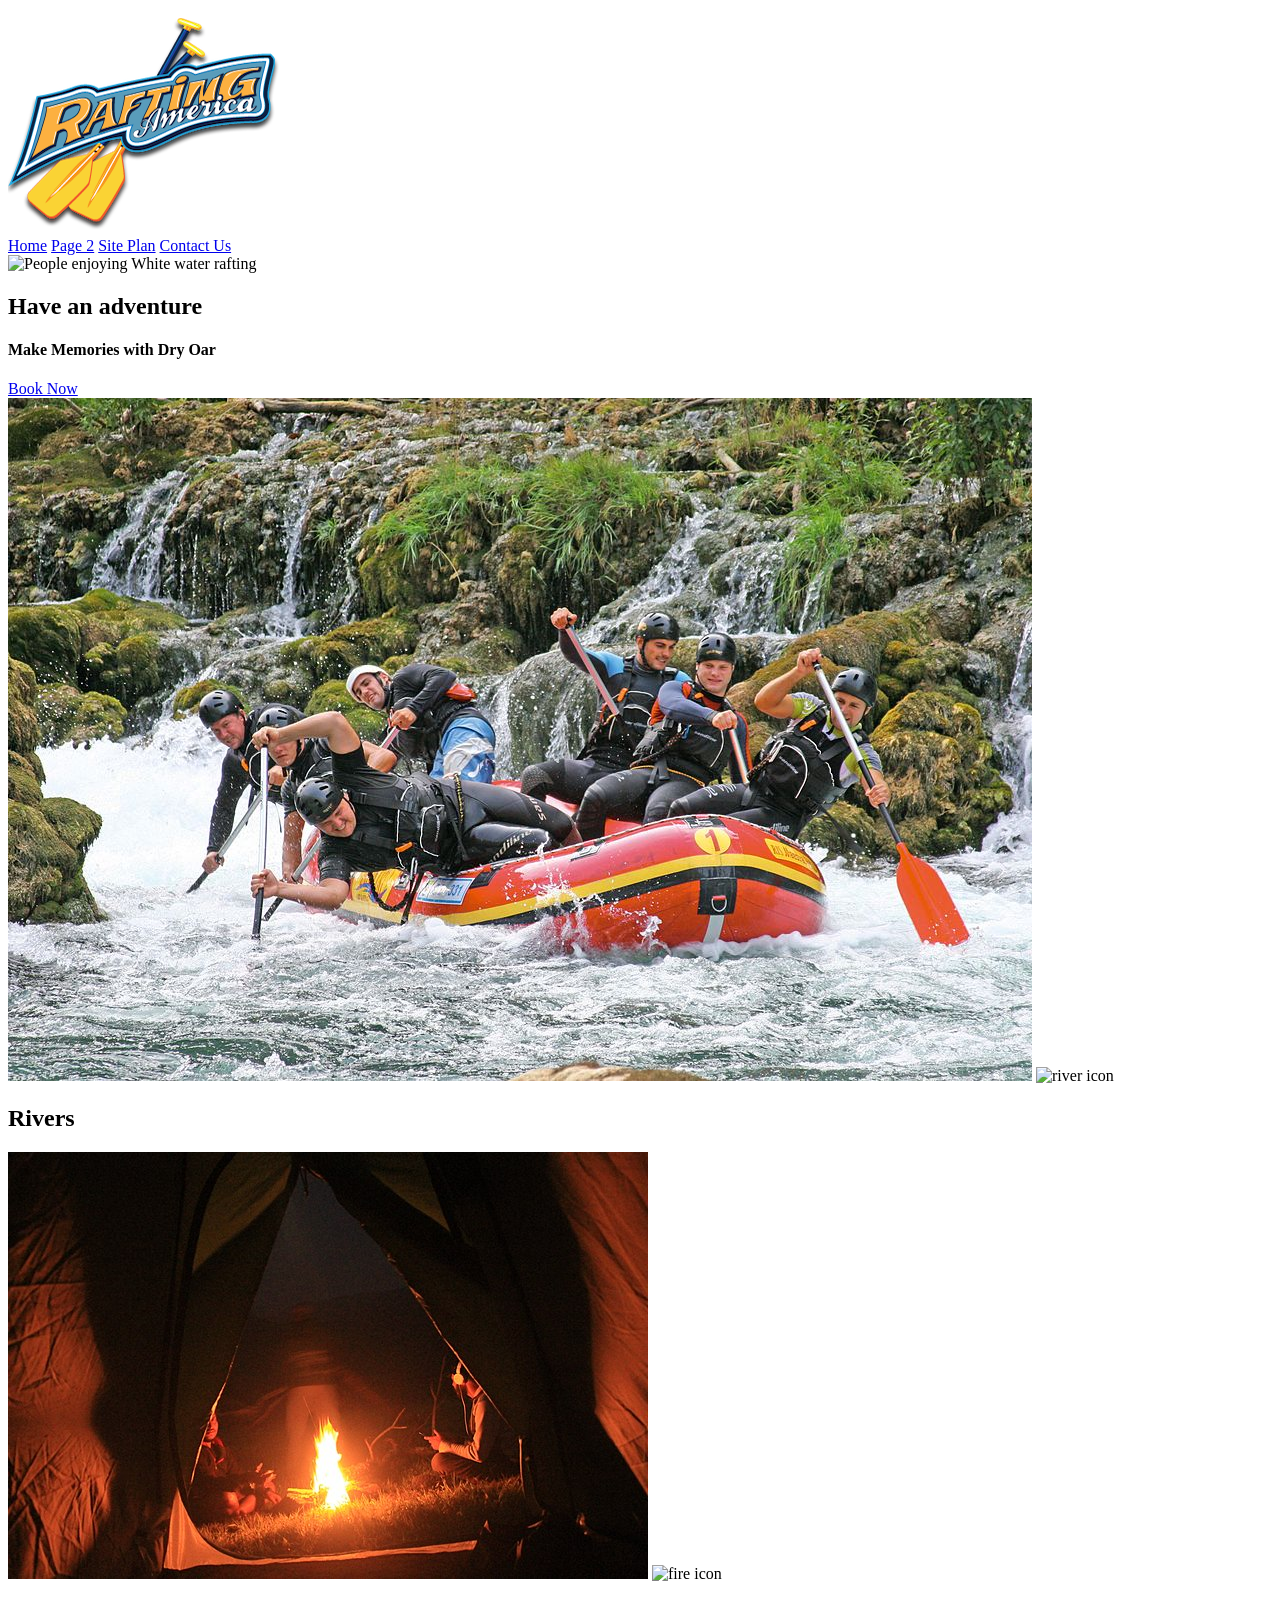
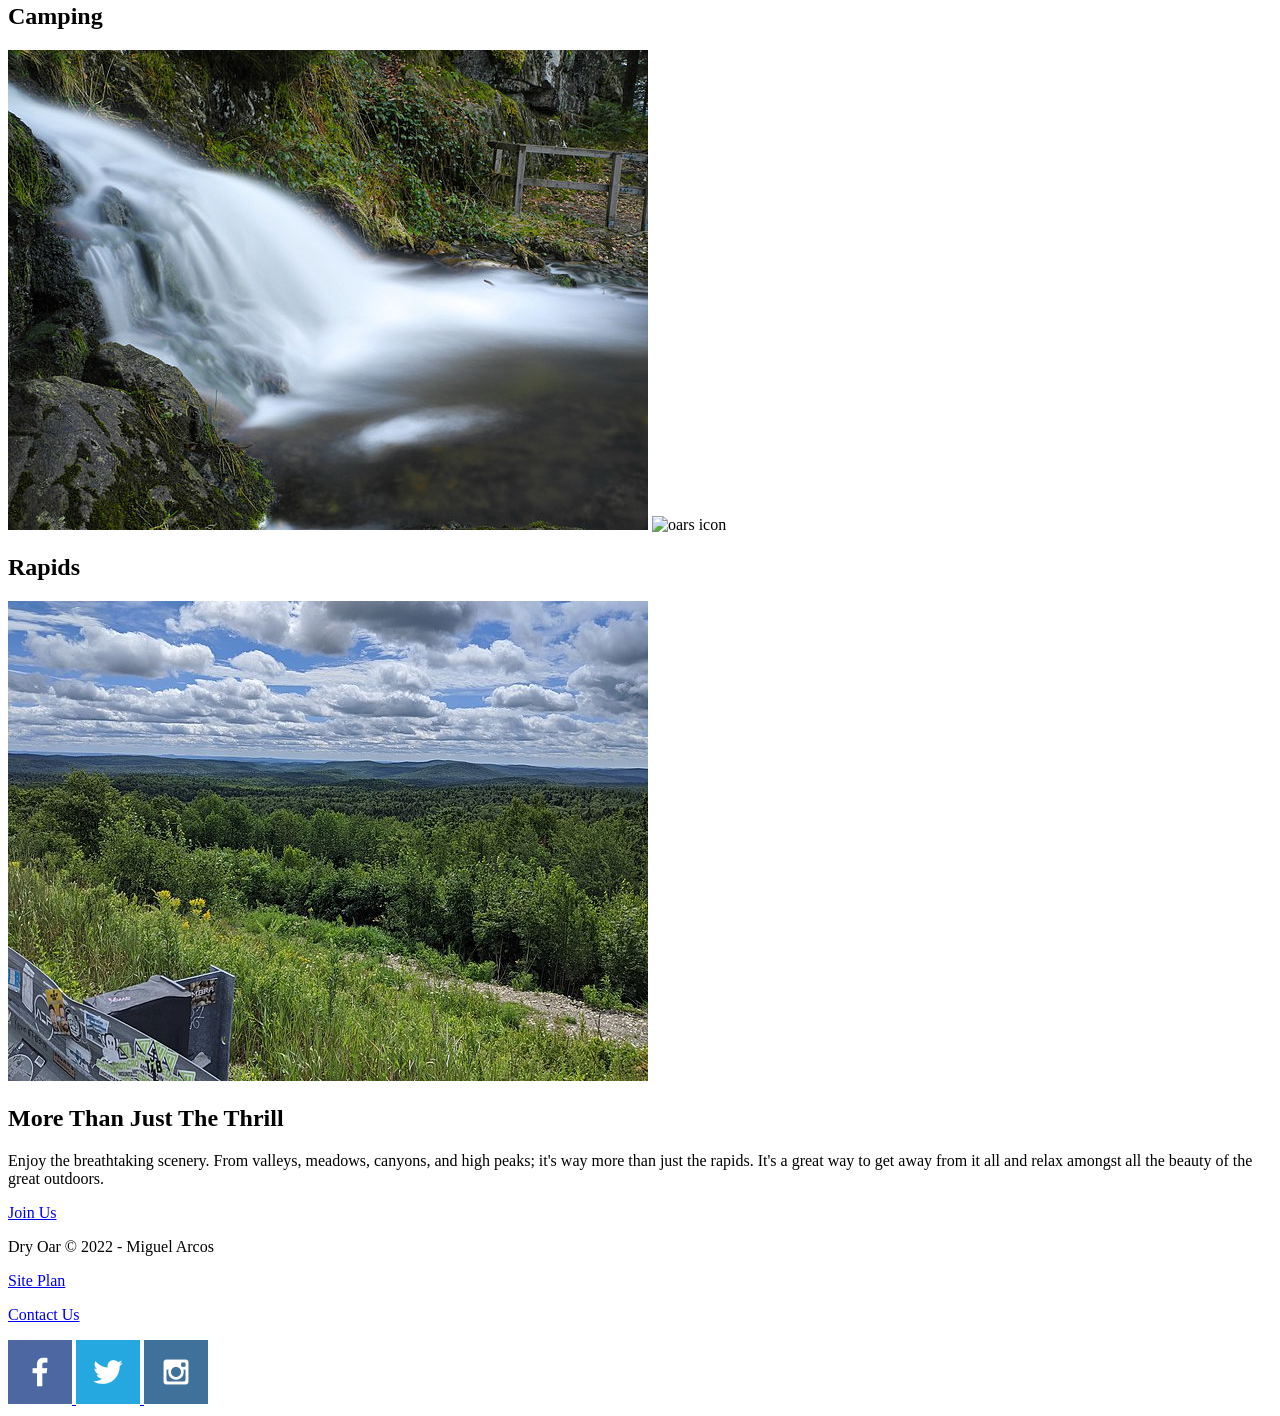
==== wwr/index.html @ 58019dad "Index creation" ====
<!DOCTYPE html>
<html lang="en">
<head>
    <meta charset="UTF-8">
    <meta http-equiv="X-UA-Compatible" content="IE=edge">
    <meta name="viewport" content="width=device-width, initial-scale=1.0">
    <title>Rafting Home</title>
</head>
<body>
    <header>
        <a id="logo_link" href="index.html">
            <img class="logo" src="images/rafting.png" alt="Dry Oar Logo">
        </a>
        <nav>
            <a href="index.html">Home</a>
            <a href="#">Page 2</a>
            <a href="site-plan-rafting.html">Site Plan</a>
            <a href="contactus.html">Contact Us</a>
        </nav>
    </header>
    <div id="hero">
        <div id="hero-box">
            <img id="hero-img" src="images/hero.png" alt="People enjoying White water rafting">
        </div>
        <section>
            <h1>Have an adventure</h1>
            <h4>Make Memories with Dry Oar </h4>
            <div class='button-box'>
                <a class='book' href="rates.html">Book Now</a>
            </div>
        </section>
    </div>
    <main class="home-grid">
        <section class="rivers-card">
            <img class="card-img" src="images/rafting.jpg" alt="river in forest">
            <img class="icon" src="images/river_icon.png" alt="river icon">
            <h2>Rivers</h2>
        </section>
        <section class="camping-card">
            <img class="card-img" src="images/camping.jpg" alt="tent in mountains">
            <img class="icon" src="images/fire_icon.png" alt="fire icon">
            <h2>Camping</h2>
        </section>
        <section class="rapids-card">
            <img class="card-img" src="images/cascade.jpg" alt="rafting boat">
            <img class="icon" src="images/oars.png" alt="oars icon">
            <h2>Rapids</h2>
        </section>
        <img class="mountains" src="images/mountains.jpg" alt="Misty mountains">
        <section class="msg">
            <h2>More Than Just The Thrill</h2>
            <p>Enjoy the breathtaking scenery. From valleys, meadows, canyons, and high peaks; it's way more than just the rapids. It's a great way to get away from it all and relax amongst all the beauty of the great outdoors. </p>
            <a class='join' href="rivers.html">Join Us</a>
        </section>
    </main>
    <footer>
        <p>Dry Oar &copy; 2022 - Miguel Arcos </p>
        <p><a href="site-plan-rafting.html">Site Plan</a></p>
        <p><a href="contactus.html">Contact Us</a></p>
        <div class="social">
            <a href="https://facebook.com">
                <img src="images/facebook.png" alt="fb icon">
            </a>
            <a href="https://twitter.com">
                <img src="images/twitter.png" alt="twitter icon">
            </a>
            <a href="https://instagram.com">
                <img src="images/instagram.png" alt="instagram icon">
            </a>
        </div>
    </footer>
</body>
</html>
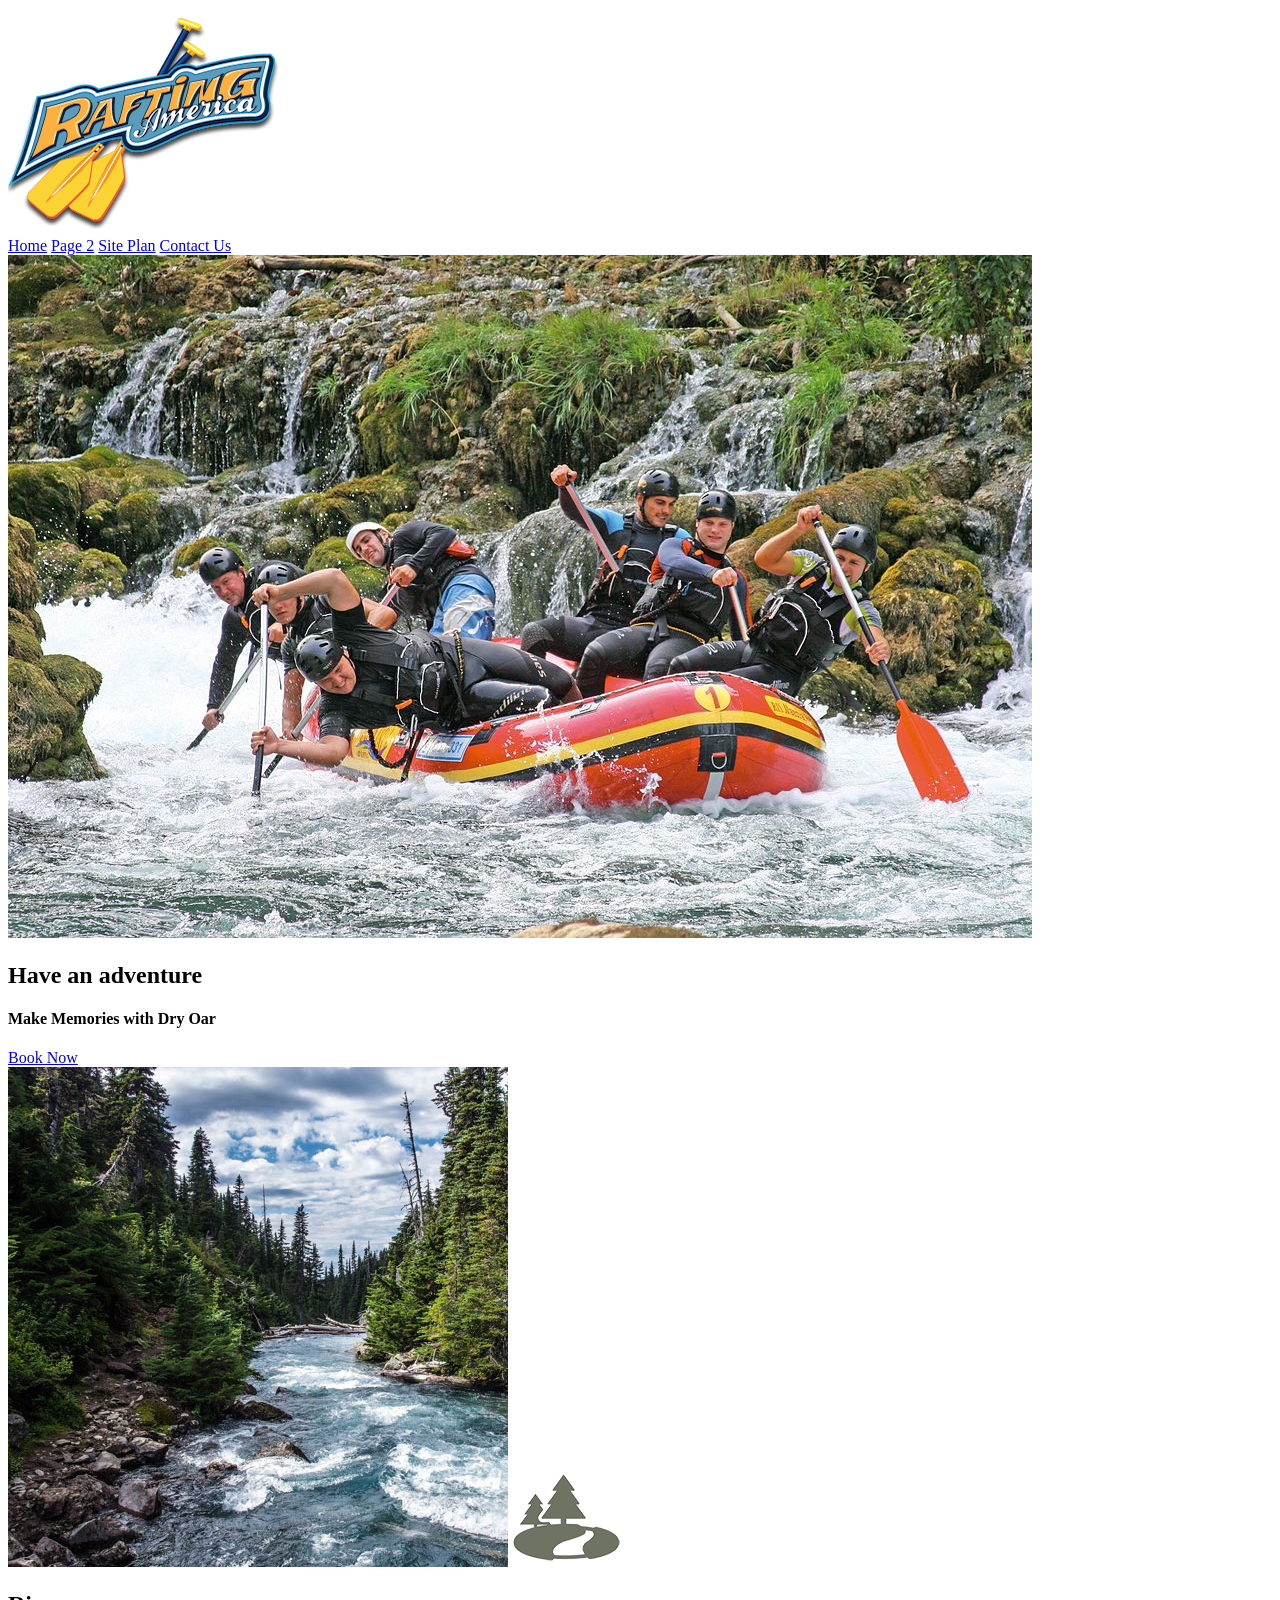
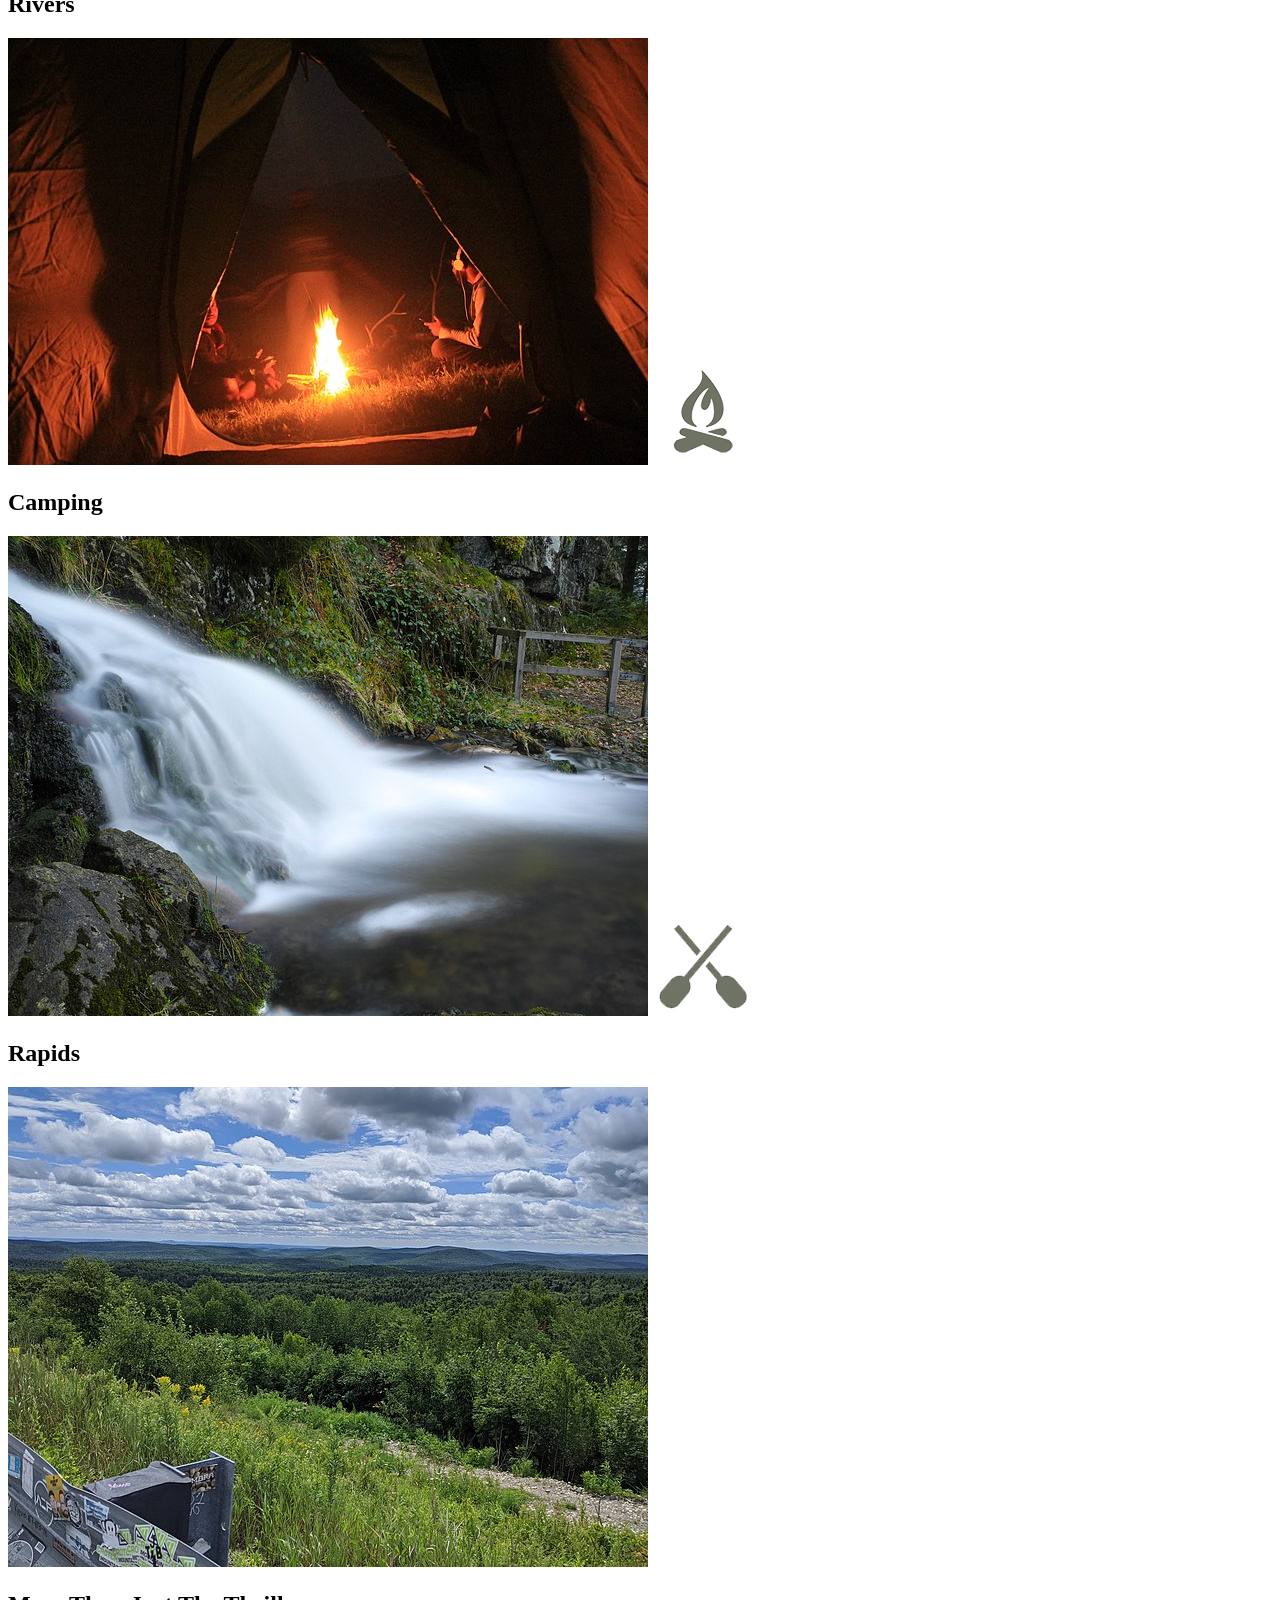
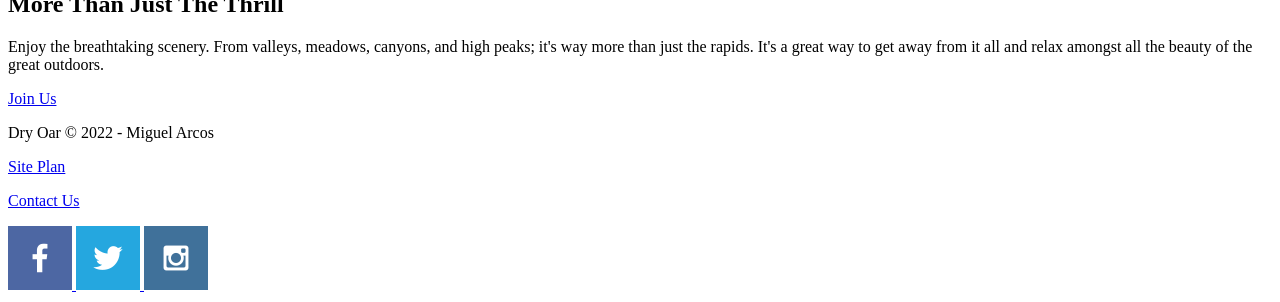
==== commit a4b1c8fc: "correction" ====
--- a/wwr/index.html
+++ b/wwr/index.html
@@ -20,7 +20,7 @@
     </header>
     <div id="hero">
         <div id="hero-box">
-            <img id="hero-img" src="images/hero.png" alt="People enjoying White water rafting">
+            <img id="hero-img" src="images/hero.jpg" alt="People enjoying White water rafting">
         </div>
         <section>
             <h1>Have an adventure</h1>
@@ -32,19 +32,19 @@
     </div>
     <main class="home-grid">
         <section class="rivers-card">
-            <img class="card-img" src="images/rafting.jpg" alt="river in forest">
+            <img class="card-img" src="images/rivers.jpg" alt="river in forest">
             <img class="icon" src="images/river_icon.png" alt="river icon">
-            <h2>Rivers</h2>
+            <h2>Rivers </h2>
         </section>
         <section class="camping-card">
             <img class="card-img" src="images/camping.jpg" alt="tent in mountains">
             <img class="icon" src="images/fire_icon.png" alt="fire icon">
-            <h2>Camping</h2>
+            <h2>Camping </h2>
         </section>
         <section class="rapids-card">
             <img class="card-img" src="images/cascade.jpg" alt="rafting boat">
             <img class="icon" src="images/oars.png" alt="oars icon">
-            <h2>Rapids</h2>
+            <h2>Rapids </h2>
         </section>
         <img class="mountains" src="images/mountains.jpg" alt="Misty mountains">
         <section class="msg">
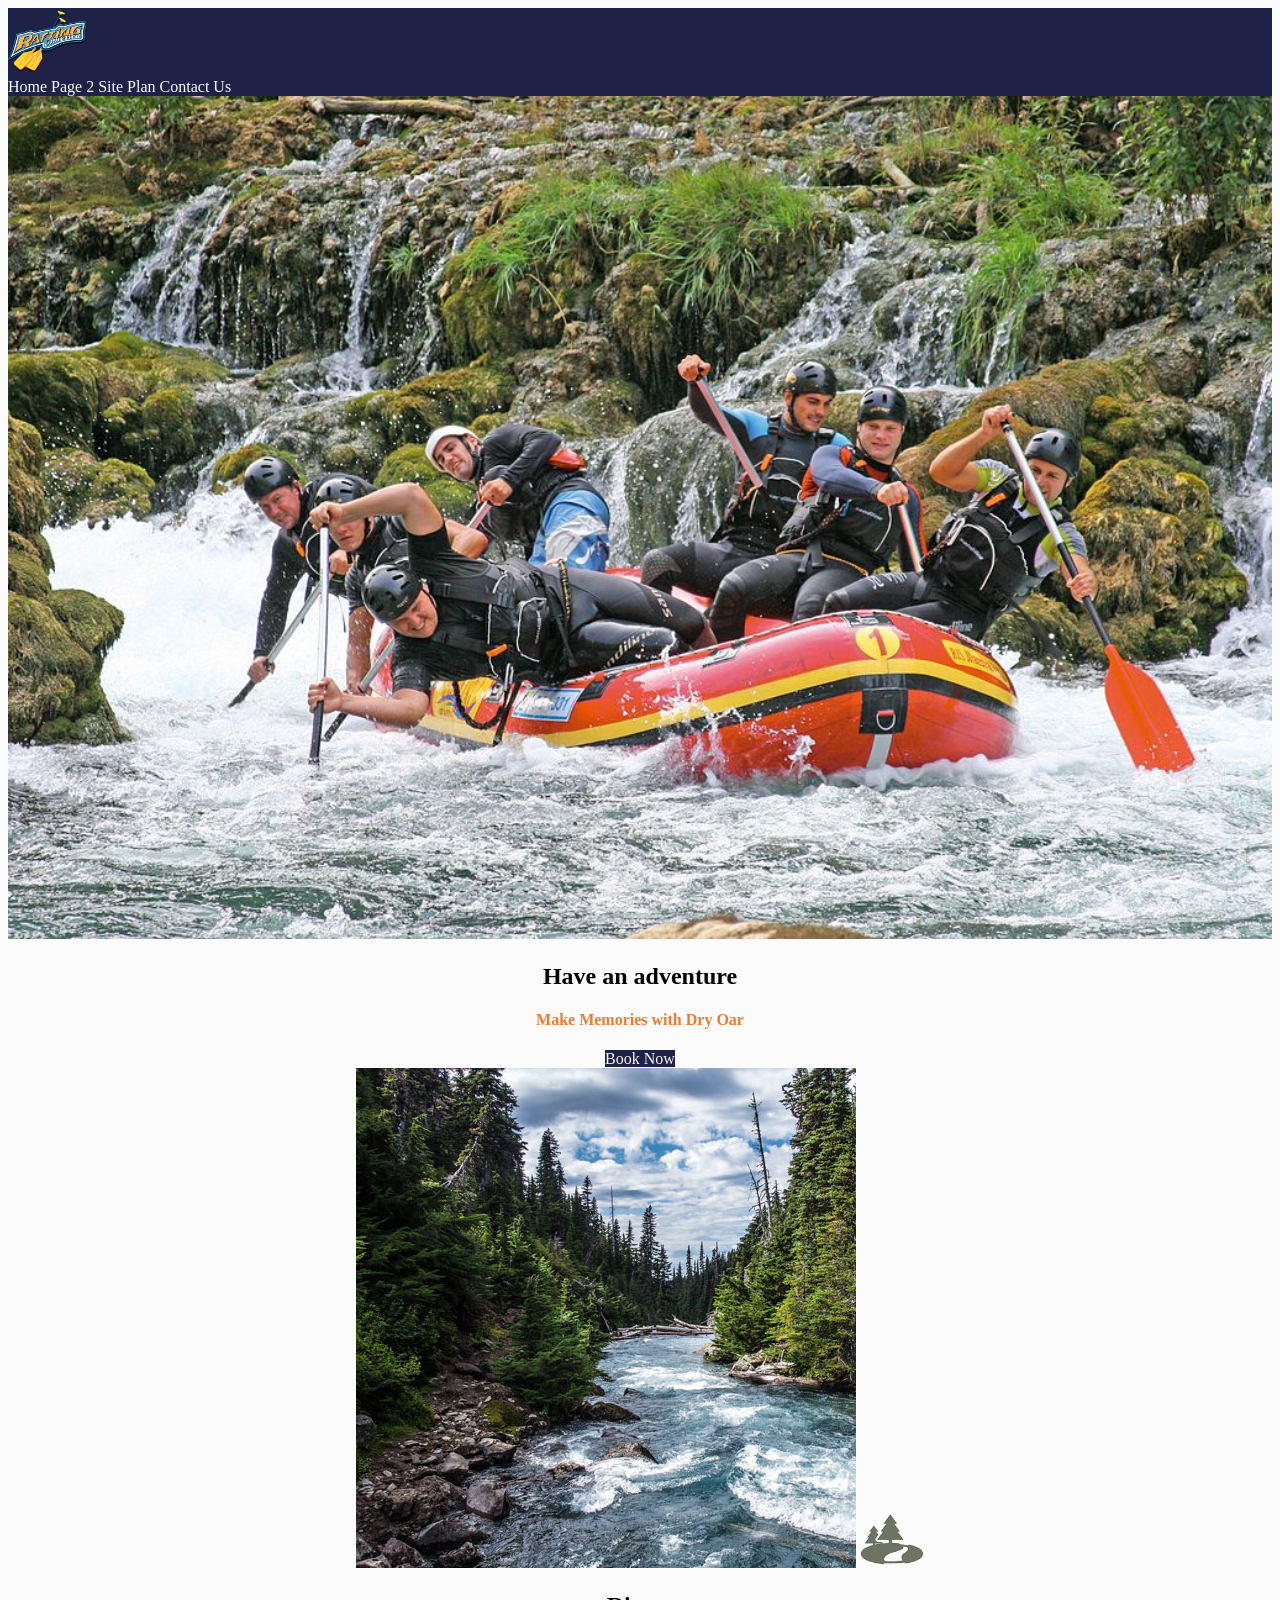
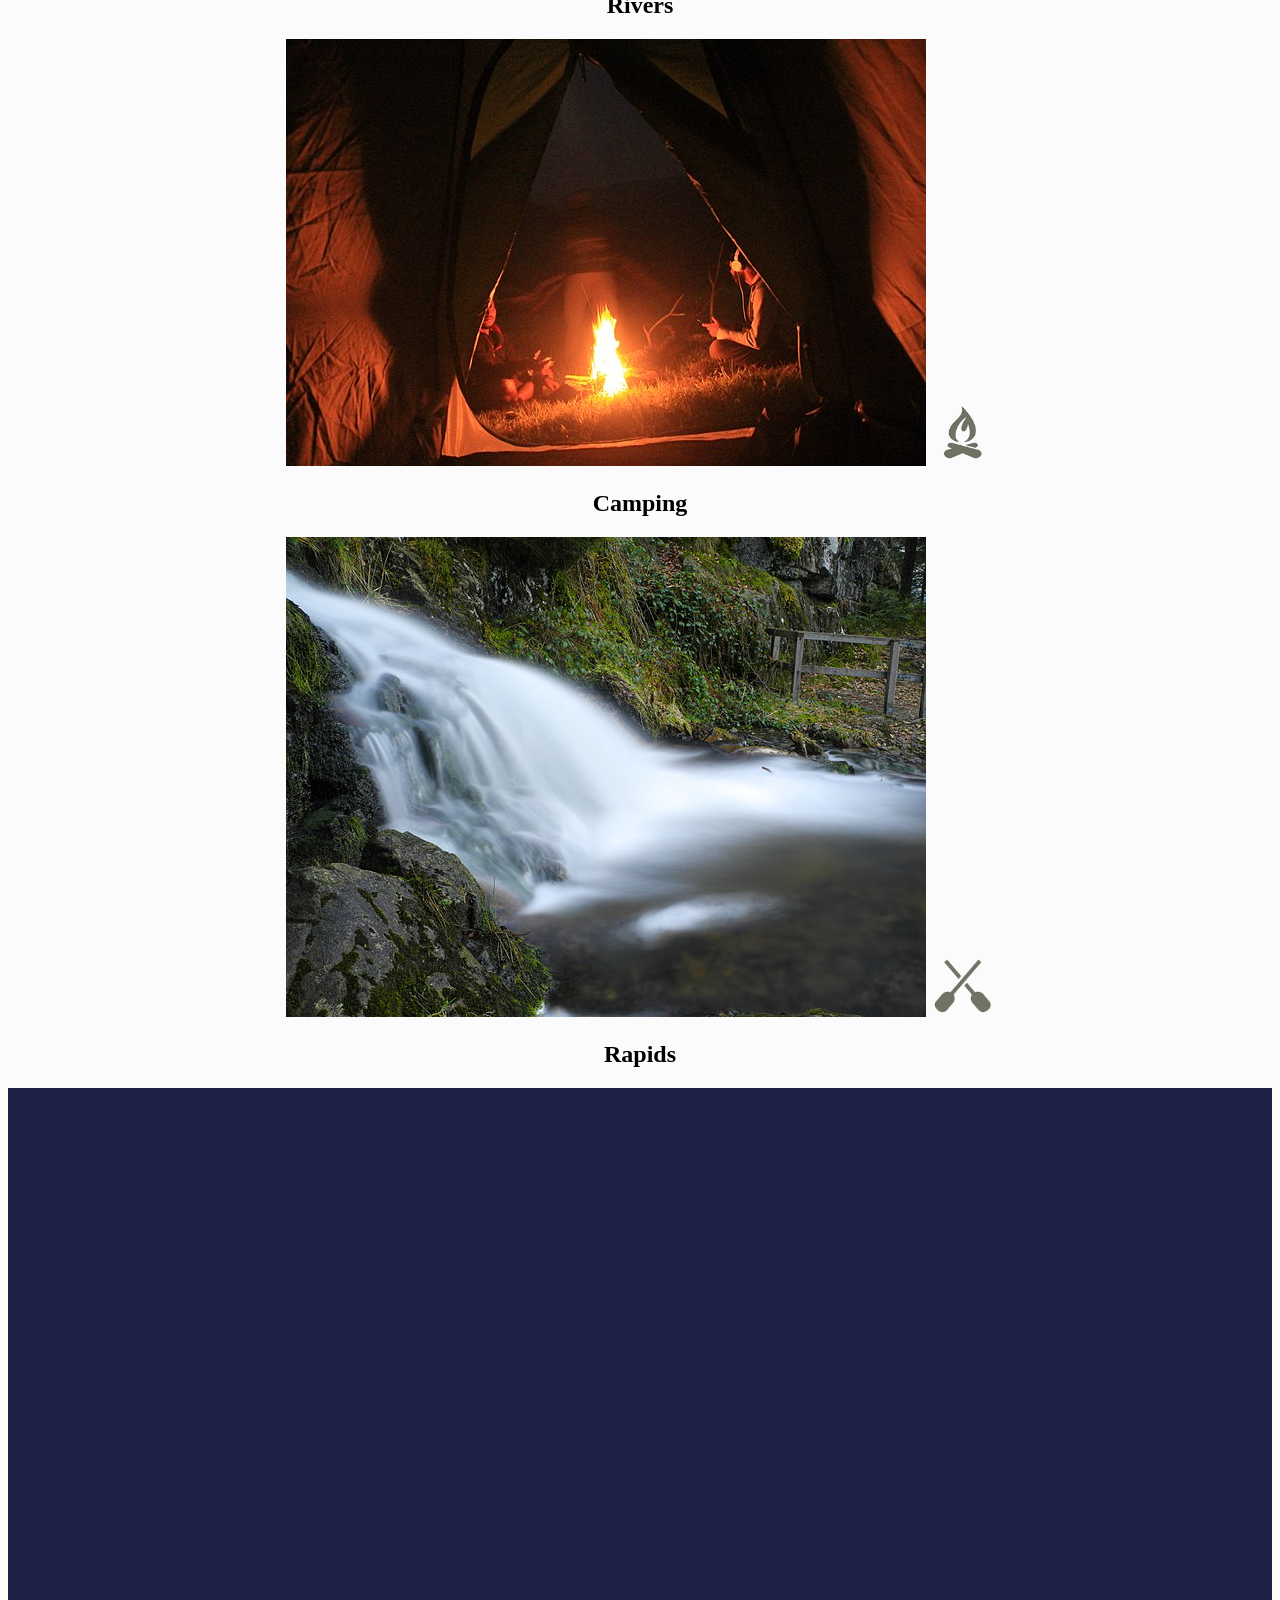
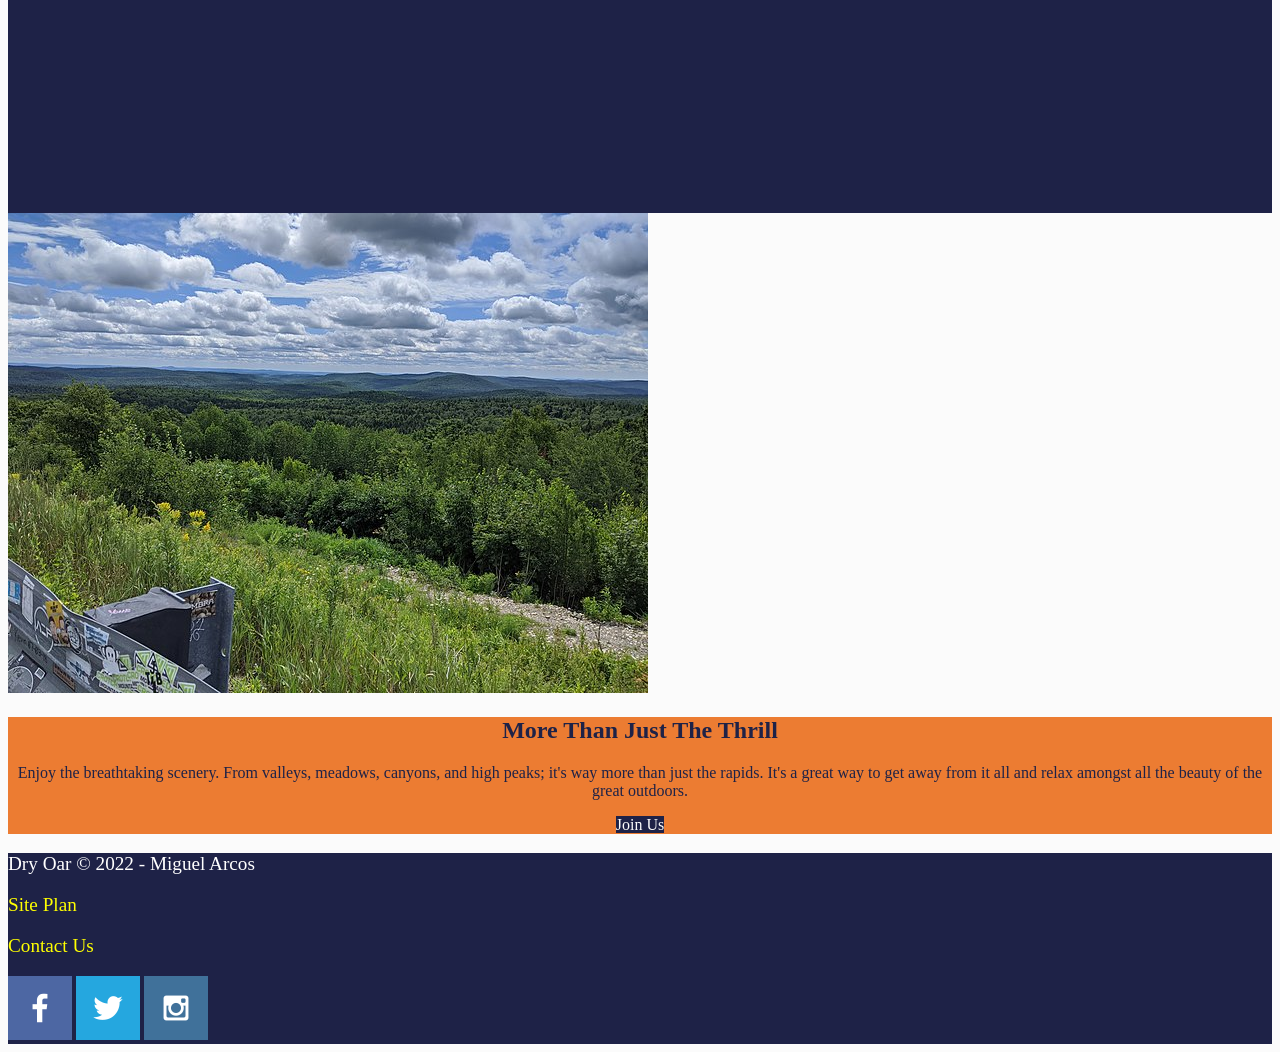
==== commit c49e2af1: "W04 Adding more HTML and CSS" ====
--- a/wwr/index.html
+++ b/wwr/index.html
@@ -5,69 +5,73 @@
     <meta http-equiv="X-UA-Compatible" content="IE=edge">
     <meta name="viewport" content="width=device-width, initial-scale=1.0">
     <title>Rafting Home</title>
+    <link rel="stylesheet" href="styles/styles.css">
 </head>
 <body>
-    <header>
-        <a id="logo_link" href="index.html">
-            <img class="logo" src="images/rafting.png" alt="Dry Oar Logo">
-        </a>
-        <nav>
-            <a href="index.html">Home</a>
-            <a href="#">Page 2</a>
-            <a href="site-plan-rafting.html">Site Plan</a>
-            <a href="contactus.html">Contact Us</a>
-        </nav>
-    </header>
-    <div id="hero">
-        <div id="hero-box">
-            <img id="hero-img" src="images/hero.jpg" alt="People enjoying White water rafting">
+    <div id="content" >
+        <header>
+            <a id="logo_link" href="index.html">
+                <img class="logo" src="images/rafting.png" alt="Dry Oar Logo">
+            </a>
+            <nav>
+                <a href="index.html">Home</a>
+                <a href="#">Page 2</a>
+                <a href="site-plan-rafting.html">Site Plan</a>
+                <a href="contactus.html">Contact Us</a>
+            </nav>
+        </header>
+        <div id="hero">
+            <div id="hero-box">
+                <img id="hero-img" src="images/hero.jpg" alt="People enjoying White water rafting">
+            </div>
+            <section id="hero-msg">
+                <h1>Have an adventure</h1>
+                <h4>Make Memories with Dry Oar </h4>
+                <div class='button-box'>
+                    <a class='book' href="rates.html">Book Now</a>
+                </div>
+            </section>
         </div>
-        <section>
-            <h1>Have an adventure</h1>
-            <h4>Make Memories with Dry Oar </h4>
-            <div class='button-box'>
-                <a class='book' href="rates.html">Book Now</a>
+        <main class="home-grid">
+            <section class="rivers-card">
+                <img class="card-img" src="images/rivers.jpg" alt="river in forest">
+                <img class="icon" src="images/river_icon.png" alt="river icon">
+                <h2>Rivers </h2>
+            </section>
+            <section class="camping-card">
+                <img class="card-img" src="images/camping.jpg" alt="tent in mountains">
+                <img class="icon" src="images/fire_icon.png" alt="fire icon">
+                <h2>Camping </h2>
+            </section>
+            <section class="rapids-card">
+                <img class="card-img" src="images/cascade.jpg" alt="rafting boat">
+                <img class="icon" src="images/oars.png" alt="oars icon">
+                <h2>Rapids </h2>
+            </section>
+            <div id="background"></div>
+            <img class="mountains" src="images/mountains.jpg" alt="Misty mountains">
+            <section class="msg">
+                <h2>More Than Just The Thrill</h2>
+                <p>Enjoy the breathtaking scenery. From valleys, meadows, canyons, and high peaks; it's way more than just the rapids. It's a great way to get away from it all and relax amongst all the beauty of the great outdoors. </p>
+                <a class='join' href="rivers.html">Join Us</a>
+            </section>
+        </main>
+        <footer>
+            <p>Dry Oar &copy; 2022 - Miguel Arcos </p>
+            <p><a href="site-plan-rafting.html">Site Plan</a></p>
+            <p><a href="contactus.html">Contact Us</a></p>
+            <div class="social">
+                <a href="https://facebook.com" target="_blank">
+                    <img src="images/facebook.png" alt="fb icon">
+                </a>
+                <a href="https://twitter.com" target="_blank">
+                    <img src="images/twitter.png" alt="twitter icon">
+                </a>
+                <a href="https://instagram.com" target="_blank">
+                    <img src="images/instagram.png" alt="instagram icon">
+                </a>
             </div>
-        </section>
+        </footer>
     </div>
-    <main class="home-grid">
-        <section class="rivers-card">
-            <img class="card-img" src="images/rivers.jpg" alt="river in forest">
-            <img class="icon" src="images/river_icon.png" alt="river icon">
-            <h2>Rivers </h2>
-        </section>
-        <section class="camping-card">
-            <img class="card-img" src="images/camping.jpg" alt="tent in mountains">
-            <img class="icon" src="images/fire_icon.png" alt="fire icon">
-            <h2>Camping </h2>
-        </section>
-        <section class="rapids-card">
-            <img class="card-img" src="images/cascade.jpg" alt="rafting boat">
-            <img class="icon" src="images/oars.png" alt="oars icon">
-            <h2>Rapids </h2>
-        </section>
-        <img class="mountains" src="images/mountains.jpg" alt="Misty mountains">
-        <section class="msg">
-            <h2>More Than Just The Thrill</h2>
-            <p>Enjoy the breathtaking scenery. From valleys, meadows, canyons, and high peaks; it's way more than just the rapids. It's a great way to get away from it all and relax amongst all the beauty of the great outdoors. </p>
-            <a class='join' href="rivers.html">Join Us</a>
-        </section>
-    </main>
-    <footer>
-        <p>Dry Oar &copy; 2022 - Miguel Arcos </p>
-        <p><a href="site-plan-rafting.html">Site Plan</a></p>
-        <p><a href="contactus.html">Contact Us</a></p>
-        <div class="social">
-            <a href="https://facebook.com">
-                <img src="images/facebook.png" alt="fb icon">
-            </a>
-            <a href="https://twitter.com">
-                <img src="images/twitter.png" alt="twitter icon">
-            </a>
-            <a href="https://instagram.com">
-                <img src="images/instagram.png" alt="instagram icon">
-            </a>
-        </div>
-    </footer>
 </body>
 </html>
--- a/wwr/styles/styles.css
+++ b/wwr/styles/styles.css
@@ -0,0 +1,85 @@
+body{
+  background-color: #fbfbfb; /* #1e2247 */
+}
+#content{
+    max-width: 1600px;
+    margin: 0 auto;
+}
+#background {
+    height: 725px;
+    background-color: #1e2247;
+}
+h4 {
+    color: #ec7c32;
+}
+header{
+    background-color: #1e2247;
+}
+footer{
+    background-color: #1e2247;
+    color: #fff;
+}
+footer a {
+    color: yellow;  
+    text-decoration: none;
+}
+footer a:hover {
+    color: #ec7c32;    
+}
+footer p {
+    font-size: 1.2em;
+}
+footer p a:hover {
+    text-decoration: underline;
+}
+a{
+    color: blanchedalmond;
+}
+nav a{
+    text-align: center;
+    color: #fbfbfb;
+    text-decoration: none;
+}
+nav a:hover{
+    background-color: #cf6d2c;
+    color: #1e2247;
+}
+#hero-msg h1, #hero-msg h4{
+    text-align: center;
+}
+.button-box{
+    text-align: center;
+}
+main section{
+    text-align: center;
+}
+.home-title {
+    color: #fbfbfb;
+}
+.book, .join{
+    background-color: #1e2247;
+    color: #fbfbfb;
+    text-decoration: none;
+}
+.book:hover, .join:hover {
+    background-color: #ec7c32;
+    color: #1e2247;
+}
+.msg {
+    background-color: #ec7c32;
+}
+.msg h2{
+    color:#1e2247;
+}
+.msg p{
+    color:#1e2247;
+}
+.logo {
+    width: 80px;
+}
+#hero-img {
+    width: 100%;
+}
+.icon {
+    width: 5%;
+}
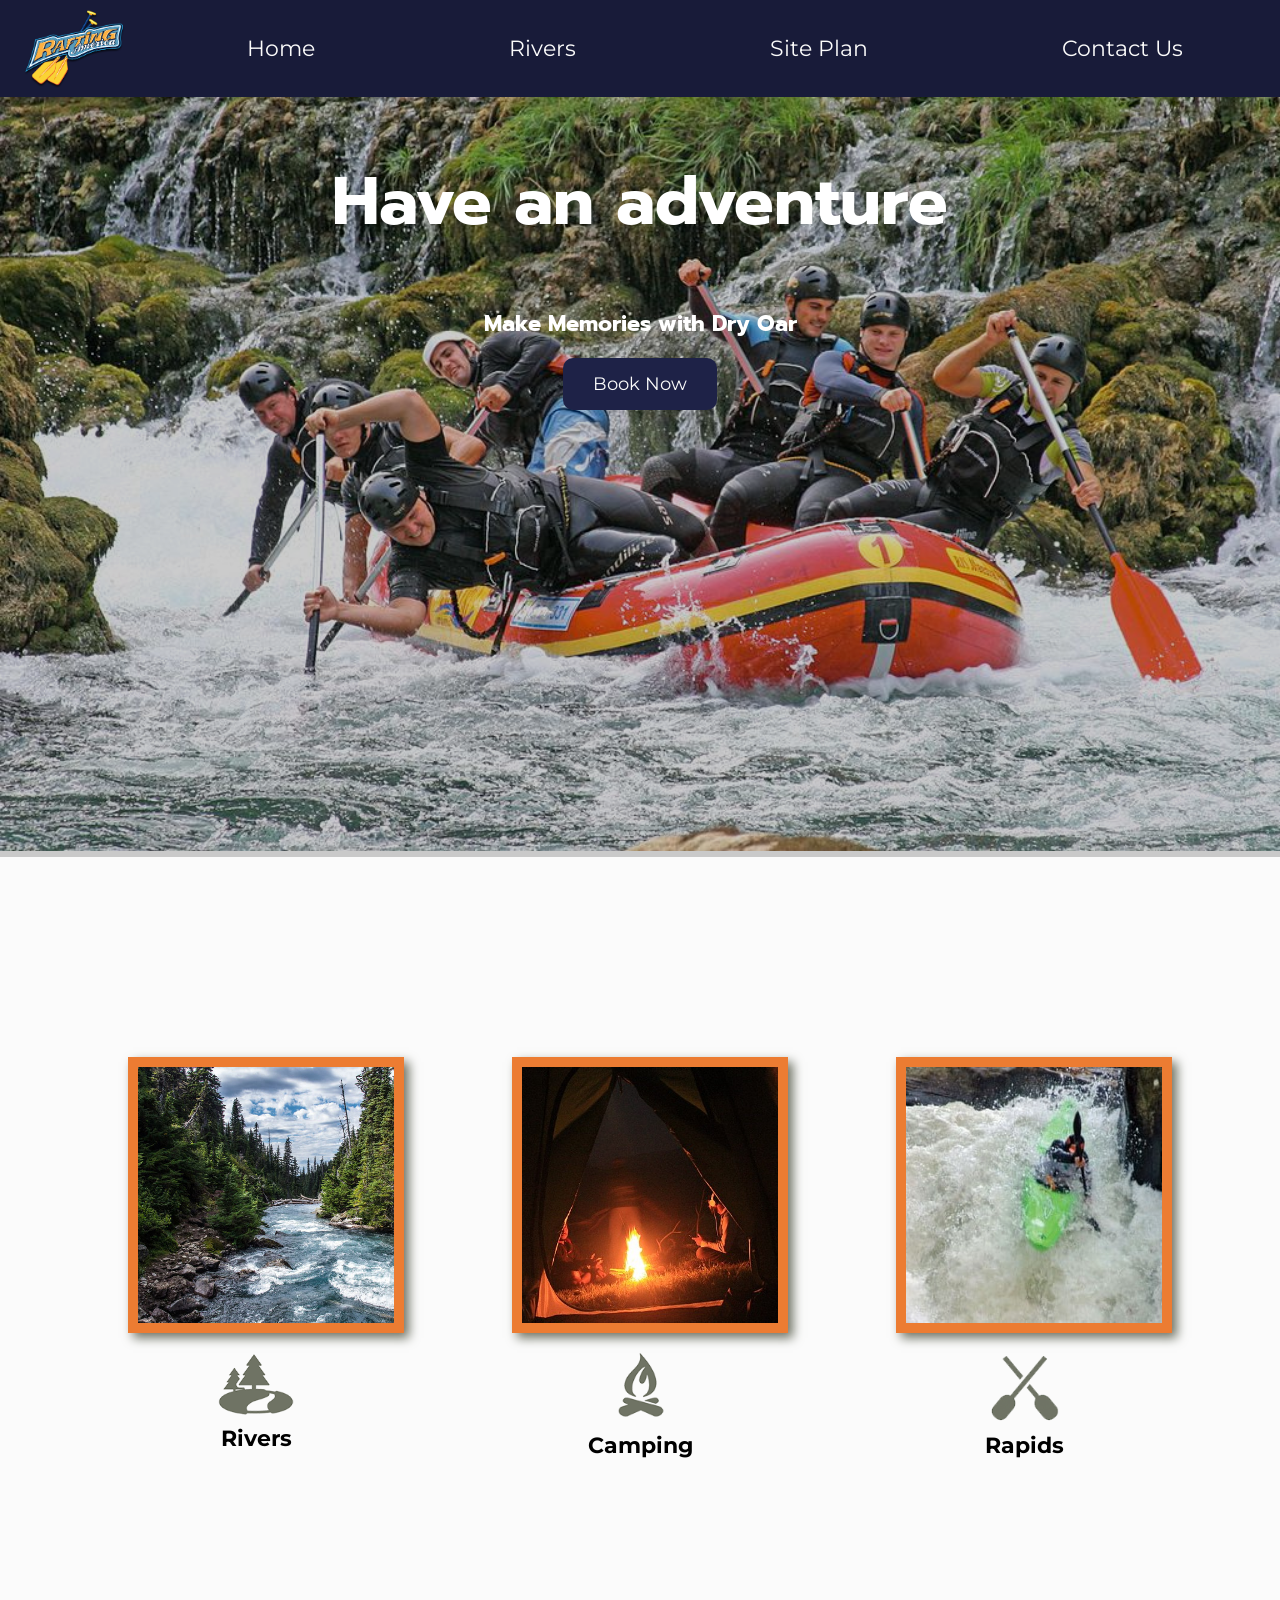
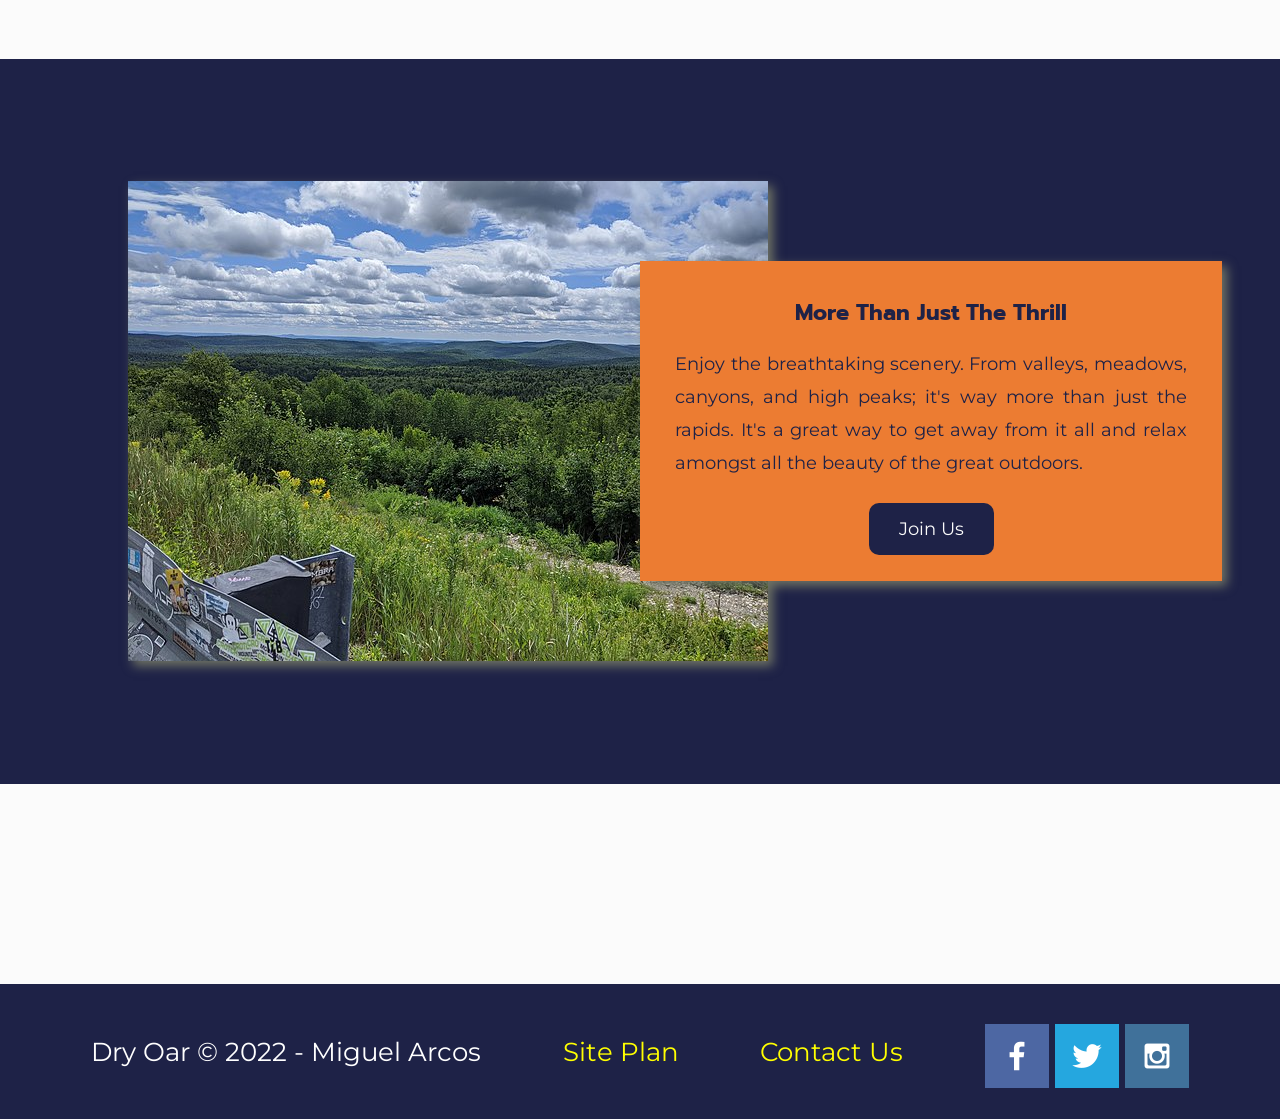
==== commit 90296987: "Update index.html" ====
--- a/wwr/index.html
+++ b/wwr/index.html
@@ -15,7 +15,7 @@
             </a>
             <nav>
                 <a href="index.html">Home</a>
-                <a href="#">Page 2</a>
+                <a href="rivers.html">Rivers</a>
                 <a href="site-plan-rafting.html">Site Plan</a>
                 <a href="contactus.html">Contact Us</a>
             </nav>
@@ -74,4 +74,4 @@
         </footer>
     </div>
 </body>
-</html>+</html>
--- a/wwr/styles/styles.css
+++ b/wwr/styles/styles.css
@@ -1,85 +1,423 @@
-body{
-  background-color: #fbfbfb; /* #1e2247 */
-}
-#content{
-    max-width: 1600px;
-    margin: 0 auto;
-}
-#background {
-    height: 725px;
-    background-color: #1e2247;
-}
-h4 {
-    color: #ec7c32;
-}
-header{
-    background-color: #1e2247;
-}
-footer{
-    background-color: #1e2247;
-    color: #fff;
-}
-footer a {
-    color: yellow;  
-    text-decoration: none;
-}
-footer a:hover {
-    color: #ec7c32;    
-}
-footer p {
-    font-size: 1.2em;
-}
-footer p a:hover {
-    text-decoration: underline;
-}
-a{
-    color: blanchedalmond;
-}
-nav a{
-    text-align: center;
-    color: #fbfbfb;
-    text-decoration: none;
-}
-nav a:hover{
-    background-color: #cf6d2c;
-    color: #1e2247;
-}
-#hero-msg h1, #hero-msg h4{
-    text-align: center;
-}
-.button-box{
-    text-align: center;
-}
-main section{
-    text-align: center;
-}
-.home-title {
-    color: #fbfbfb;
-}
-.book, .join{
-    background-color: #1e2247;
-    color: #fbfbfb;
-    text-decoration: none;
-}
-.book:hover, .join:hover {
-    background-color: #ec7c32;
-    color: #1e2247;
-}
-.msg {
-    background-color: #ec7c32;
-}
-.msg h2{
-    color:#1e2247;
-}
-.msg p{
-    color:#1e2247;
-}
-.logo {
-    width: 80px;
-}
-#hero-img {
-    width: 100%;
-}
-.icon {
-    width: 5%;
+@import url('https://fonts.googleapis.com/css2?family=Prompt:wght@600&display=swap');
+@import url('https://fonts.googleapis.com/css2?family=Montserrat&family=Prompt:wght@600&display=swap'); 
+
+body{
+  background-color: #fbfbfb; /* #1e2247 */
+  font-family: 'Montserrat', Arial, sans-serif;
+  font-size: 22px;
+  margin: 0;
+  padding: 0;
+}
+#content{
+    max-width: 1600px;
+    margin: 0 auto;
+}
+#background {
+    height: 725px;
+    background-color: #1e2247;
+}
+h2 {
+    margin: 0;
+}
+h4 {
+    font-family: 'Prompt', sans-serif;
+    color: #ec7c32;
+}
+header{
+    background-color: #1e2247;
+    display: grid;
+    grid-template-columns: 150px auto;
+}
+footer{
+    background-color: #1e2247;
+    color: #fff;
+    padding: 25px 50px;
+    margin-top: 200px;
+    display: flex;
+    justify-content: space-around;
+    align-items: center;
+}
+footer a {
+    color: yellow;  
+    text-decoration: none;
+}
+footer a:hover {
+    color: #ec7c32;    
+}
+section h2{
+    font-family: 'Montserrat', sans-serif;
+    font-size: 1em;
+}
+footer p {
+    font-family: 'Montserrat', sans-serif;
+    font-size: 1.2em;
+    color: #fff;
+}
+footer p a:hover {
+    text-decoration: underline;
+}
+footer .social img {
+    padding-top: 15px;
+}
+a{
+    color: blanchedalmond;
+    font-family: 'Montserrat', sans-serif;
+}
+nav {
+    display: flex;
+    justify-content: space-around;
+}
+nav a{
+    text-align: center;
+    color: #fbfbfb;
+    text-decoration: none;
+    padding: 35px;
+}
+nav a:hover{
+    background-color: #cd5a0d;
+    color: #b6fe00;
+}
+
+#hero {
+    display: grid;
+    grid-template-columns: 1fr 3fr 1fr;
+    margin-top: -100px;
+    background-color: rgba(0,0,0,.2);
+}
+#hero-img {
+    width: 100%;
+}
+#hero-box {
+    grid-column: 1/4;
+    grid-row: 1/3;
+    z-index: -1;
+} 
+#hero-msg {
+    margin-top: 100px;
+    margin-bottom: 60px;
+    grid-column: 2/3;
+    grid-row: 1/2;
+
+}
+#hero-msg h1 {
+    font-size: 3em;
+}
+#hero-msg h1, #hero-msg h4{
+    text-align: center;
+    font-family: 'Prompt', sans-serif;
+    color: #fff;
+}
+.button-box{
+    text-align: center;
+}
+/* Added to rivers.html */
+#river {
+    display: grid;
+    grid-template-columns: 1fr 3fr 1fr;
+    /*margin-top: -100px;*/
+    background-color: rgba(0,0,0,.2);
+}
+#river-img {
+    width: 100%;
+}
+#river-box {
+    grid-column: 1/4;
+    grid-row: 1/3;
+    z-index: -1;
+} 
+#river-msg {
+    margin-top: 0px;
+    margin-bottom: 0px;
+    grid-column: 2/3;
+    grid-row: 1/2;
+
+}
+#river-msg h1 {
+    font-size: 3em;
+}
+#river-msg h1, #river-msg h4{
+    
+    font-family: 'Prompt', sans-serif;
+    color: rgb(255, 255, 255);
+}
+
+.river-section {
+    grid-column: 2/6;
+    margin-top: 40px;
+}
+.river-section h2, p{
+    color: #000000;
+    font-size: 0.8em;
+    text-align: justify;    
+}
+.river-section a, .river-section2 a{   
+    text-align: right;
+    border: solid 2px  #000000;
+    padding: 10px;
+    border-radius: 5px;
+    background-color: #1e2247;
+    font-size: 0.5em;
+    text-decoration: none;
+}
+.river-section a:hover, .river-section2 a:hover{   
+    text-align: right;
+    border: solid 2px  darkblue;
+    padding: 10px;
+    border-radius: 5px;
+    background-color: #ec7c32;
+    font-size: 0.5em;
+    color: darkblue;
+}
+.river-img {
+    grid-column: 7/10;
+    width: 100%;
+    margin-top: 30px;
+}
+
+.river-section2 {
+    grid-column: 6/10;
+    margin-top: 40px;
+}
+
+.river-img2 {
+    grid-column: 2/5;
+    width: 100%;
+    margin-top: 30px;
+}
+/* - - - - - - - - - -  */   
+
+main section{
+    text-align: center;
+}
+main section image {
+    box-sizing: border-box;
+}
+.home-title {
+    font-family: 'Prompt', sans-serif;
+    color: #fbfbfb;
+    font-size: 2em;
+    margin-top: 10px;
+}
+.home-grid {
+    /* border: dotted 1px black; */
+    display: grid;
+    grid-template-columns: repeat(10, 1fr);
+}
+.book, .join{
+    background-color: #1e2247;
+    color: #fbfbfb;
+    text-decoration: none;
+    font-size: 18px;
+    padding: 15px 30px;
+    margin-top: 50px;
+    border-radius: 10px;
+}
+.book:hover, .join:hover {
+    background-color: #ec7c32;
+    color: #000000;
+    border: solid 2px #1e2247;
+    border-radius: 10px;
+}
+.msg {
+    background-color: #ec7c32;
+    line-height: 1.5em;
+    padding:35px;
+    grid-column: 6/10;
+    grid-row: 6/7;
+    width: 100%;
+    box-shadow: 5px 5px 10px #6f7364;
+}
+.msg h2{
+    font-family: 'Prompt', sans-serif, Verdana;
+    color:#1e2247;
+}
+.msg p{
+    font-size: .8em;
+    color:#1e2247;
+    font-family: 'Montserrat', sans-serif, Arial;
+    padding-bottom: 15px;
+}
+.logo {
+    width: 100px; /* changed from 50  to 100 */
+    /*padding-top: 25px;  added without instr */ 
+    /*padding-left: 50px;  added without instr */ 
+}
+#logo_link {
+    padding-top: 5px;
+    justify-self: center;
+    align-self: center;
+}
+.icon {
+    width: 30%;
+    padding-top: 10px;
+}
+.rivers-card, .camping-card, .rapids-card {
+    margin: 200px 0;
+    grid-row: 2/3;
+}
+.rivers-card {
+    grid-column: 2/4;
+}
+.camping-card {
+    grid-column: 5/7;
+}
+.rapids-card {
+    grid-column: 8/10;
+}
+#background {
+    grid-column: 1/11;
+    grid-row: 4/9;
+    width: 100%;
+}
+.mountains {
+    grid-column: 2/7;
+    grid-row: 5/8;
+    width: 100%;
+    box-shadow: 5px 5px 10px #6f7364;
+}
+.card-img {
+    border: 10px solid #ec7c32;
+    transition: transform .5s;
+    box-shadow: 5px 5px 10px #6f7364;
+    width: 100%;
+}
+.card-img:hover {
+    opacity: .6;
+    transform: scale(1.1);
+}
+
+/****** ***** ******* 
+.cotactus {
+
+}
+*/
+
+
+form {
+    grid-column: 3/9;
+    
+    /* Center the form on the page */
+    margin: 100 auto;
+    width: 500px; /* 400px original*/
+    /* Form outline */
+    padding: 1em;
+    border: 1px solid #ccc;
+    border-radius: 1em;
+}
+
+ul {
+    list-style: none;
+    padding: 0;
+    margin: 0;
+}
+
+form li + li {
+    margin-top: 1em;
+}
+
+label {
+    /* Uniform size & alignment */
+    display: inline-block;
+    width: 100px;
+    text-align: right;
+}
+
+input, textarea {
+    /* To make sure that all text fields have the same font settings
+    By default, textareas have a monospace font */
+    font: 1em sans-serif;
+
+    /* Uniform text field size */
+    width: 300px;
+    box-sizing: border-box;
+
+    /* Match form field borders */
+    border: 1px solid #999;
+}
+
+input:focus,
+textarea:focus {
+    /* Additional highlight for focused elements */
+    border-color: #000;
+}
+
+textarea {
+    /* Align multiline text fields with their labels */
+    vertical-align: top;
+
+    /* Provide space to type some text */
+    height: 5em;
+}
+
+.button {
+    /* Align buttons with the text fields */
+    padding-left: 90px; /* same size as the label elements */
+}
+
+button {
+    /* This extra margin represent roughly the same space as the space
+    between the labels and their text fields */
+    margin-left: 0.5em;
+}
+/******* ***** ******/
+
+#feedback {
+    background-color: antiquewhite;
+    position: absolute;
+    top: 0;
+    left: 0;
+    right: 0;
+    padding: .5em;
+    /* make this element invisible until we are ready for it */
+    display: none;      
+}
+.moveDown {
+    margin-top: 3em;
+}
+                    
+
+@media screen and (max-width: 900px) {
+    #hero, .home-grid {
+        display: block;
+        height: auto;
+    }
+    nav, footer {
+        flex-direction: column;
+    }
+    nav a {
+        display: block;
+        padding: 15px;
+    }
+    #hero {
+        margin-top: 0;
+    }
+    #hero-msg {
+        margin-top: 0;
+        color: #1e2247;
+    }
+    #hero-msg h1{
+        color: #1e2247;
+    }
+    #hero-msg h4 {
+        display: none;
+    }
+    .home-title {
+        font-size: 25px;
+        color: #6f7364;
+    }
+    .rivers-card, .camping-card, .rapids-card { 
+        margin: 50px auto;
+        width: 60%;
+    }
+    #background {
+        display: none;
+    }
+    .mountains, .msg {
+        width: 80%;
+        display: block;
+        margin: 0 auto;
+    }
+    footer {
+        margin-top: 25px;
+    }
 }
